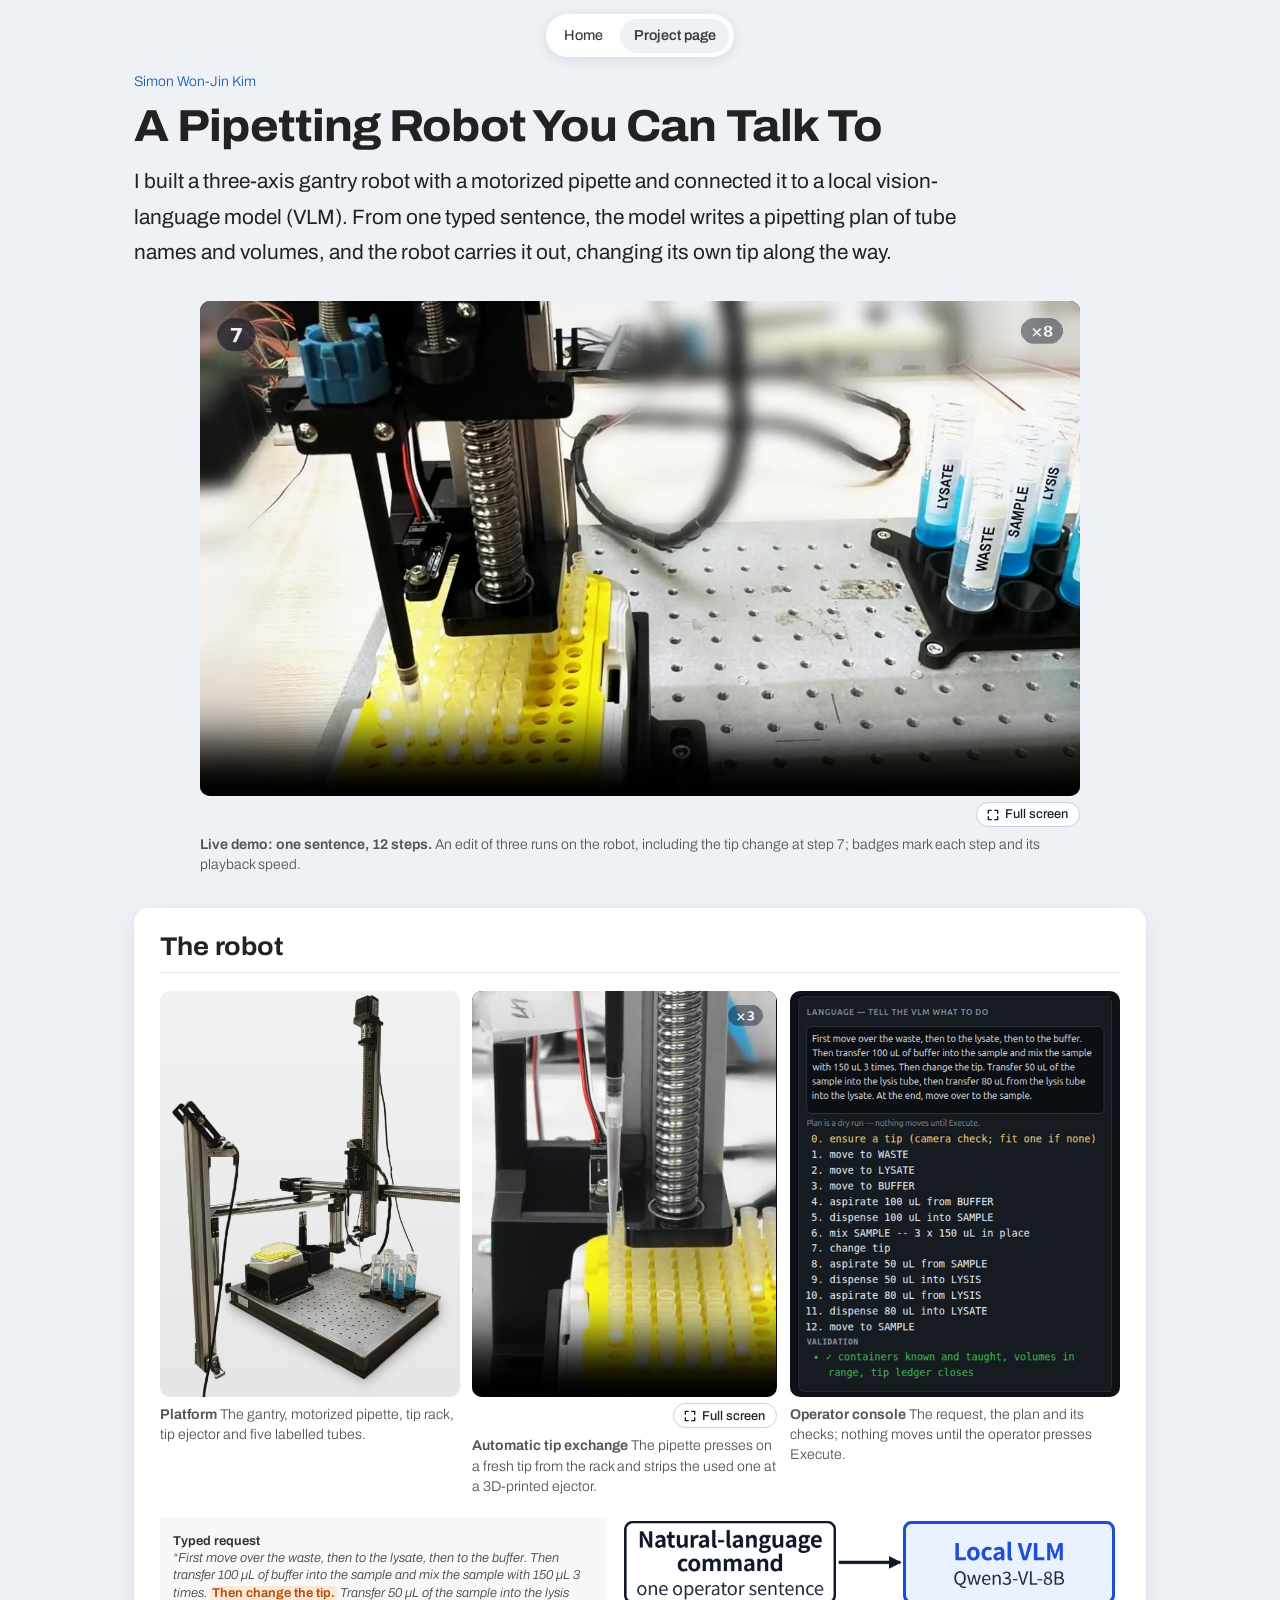
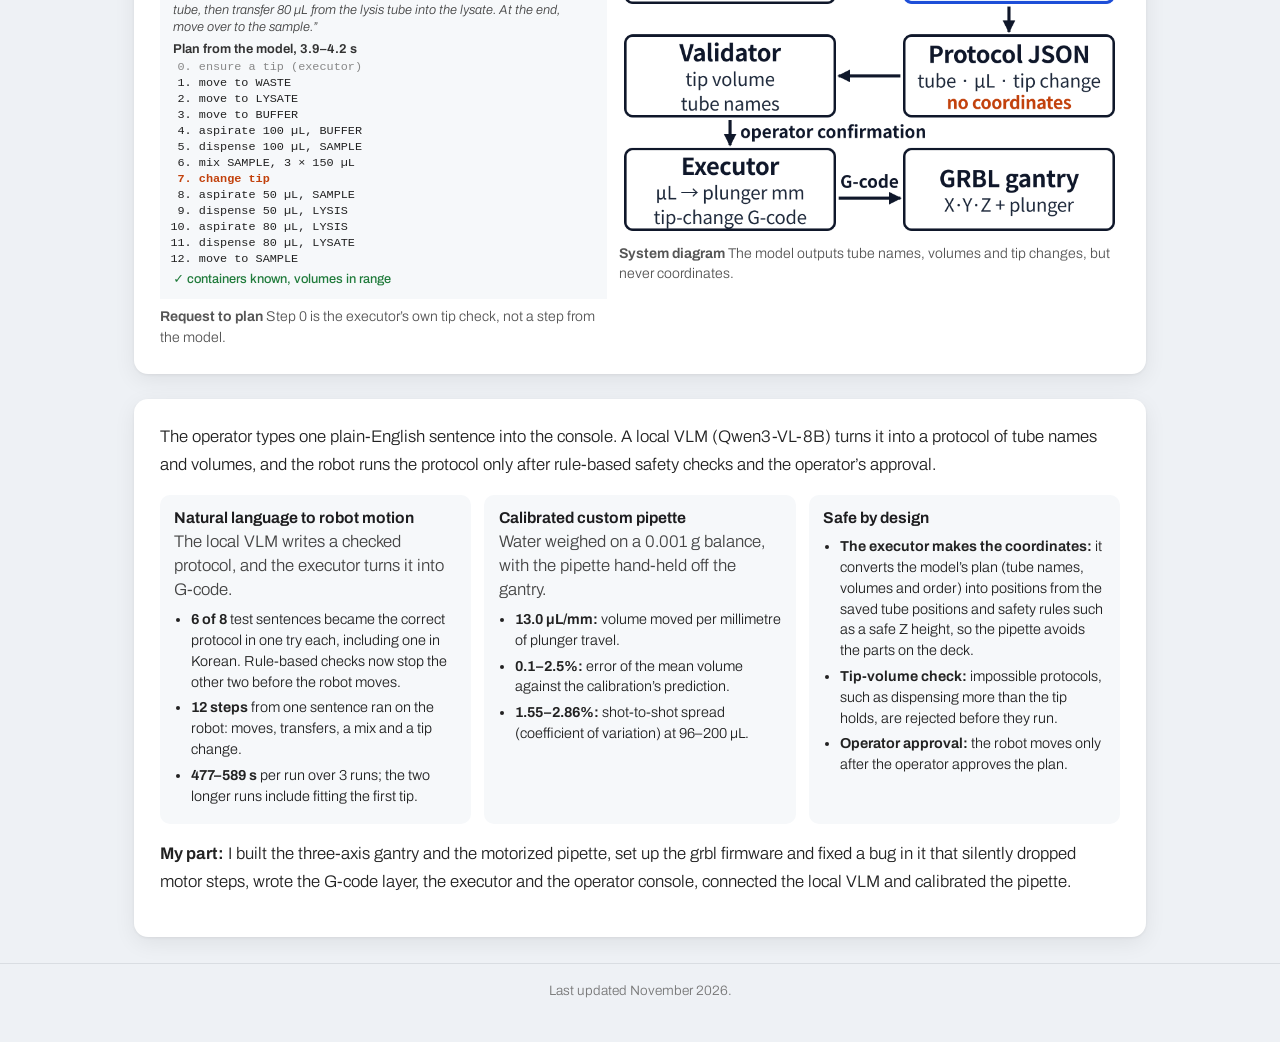
==== pipette/index.html @ 514b8b28 "site-v27: pipetting robot gets its own project page The home page keeps the intro, the 12-step demo " ====
<!doctype html>
<html lang="en" data-theme="light">
<head>
<meta charset="utf-8">
<meta name="viewport" content="width=device-width, initial-scale=1">
<title>A Pipetting Robot You Can Talk To</title>
<meta name="description" content="Simon Won-Jin Kim: a three-axis gantry robot with a motorized pipette that turns one typed sentence into a checked pipetting protocol, using a local vision-language model.">
<link rel="preconnect" href="https://fonts.googleapis.com">
<link rel="preconnect" href="https://fonts.gstatic.com" crossorigin>
<link href="https://fonts.googleapis.com/css2?family=Archivo:ital,wdth,wght@0,100..125,300..800;1,100..125,300..800&display=swap" rel="stylesheet">
<link rel="stylesheet" href="../assets/style.css">
<link rel="stylesheet" href="../assets/home.css">
</head>
<body class="pf proj">
<nav class="pill-nav" aria-label="Pages">
  <a href="../">Home</a>
  <a href="./" aria-current="page">Project page</a>
</nav>

<header class="vhero">
  <div class="wrap">
    <p class="meta crumb"><a href="../">Simon Won-Jin Kim</a></p>
    <h1>A Pipetting Robot You Can Talk To</h1>
    <p class="lede">I built a three-axis gantry robot with a motorized pipette and connected it to a local vision-language model (VLM). From one typed sentence, the model writes a pipetting plan of tube names and volumes, and the robot carries it out, changing its own tip along the way.</p>
    <div class="built">
      <figure style="flex-grow:0;flex-basis:880px;margin:0 auto"><video autoplay controls muted loop playsinline preload="metadata" poster="../media/pipette/demo-12step-v26.jpg" width="1280" height="720" aria-label="The gantry carries the pipette between five labelled tubes, aspirating, dispensing and mixing; at step 7 it ejects the used tip and picks a fresh one from the yellow tip rack."><source src="../media/pipette/demo-12step-v26.mp4" type="video/mp4"></video><figcaption><b>Live demo: one sentence, 12 steps.</b> An edit of three runs on the robot, including the tip change at step 7; badges mark each step and its playback speed.</figcaption></figure>
    </div>
  </div>
</header>

<main class="wrap">

<section id="built">
  <h2>The robot</h2>
  <div class="built">
    <figure style="flex-grow:.739"><img src="../media/pipette/platform-v26.jpg" width="1020" height="1380" loading="lazy" alt="The pipetting platform on a grey background: the three-axis gantry with the motorized pipette, a yellow tip rack, a black tip ejector and five labelled tubes of blue liquid in a holder."><figcaption><b>Platform</b> The gantry, motorized pipette, tip rack, tip ejector and five labelled tubes.</figcaption></figure>
    <figure style="flex-grow:.75"><video autoplay controls muted loop playsinline preload="metadata" poster="../media/pipette/tip-exchange-v26.jpg" width="540" height="720" aria-label="Close-up of the pipette pressing onto a fresh tip in the yellow rack, then sliding into the slot of the black ejector, which strips the tip off."><source src="../media/pipette/tip-exchange-v26.mp4" type="video/mp4"></video><figcaption><b>Automatic tip exchange</b> The pipette presses on a fresh tip from the rack and strips the used one at a 3D-printed ejector.</figcaption></figure>
    <figure style="flex-grow:.815"><a href="../media/pipette/console-v26.png"><img src="../media/pipette/console-v26.png" width="1105" height="1355" loading="lazy" alt="The operator console's language panel: the typed sentence, the 12-step plan in a numbered list, and a green line saying the containers are known and taught, the volumes are in range and the tip ledger closes."></a><figcaption><b>Operator console</b> The request, the plan and its checks; nothing moves until the operator presses Execute.</figcaption></figure>
  </div>
  <div class="built">
    <figure style="flex-grow:1.4">
      <div class="plan" role="img" aria-label="The sentence the operator typed and the 12-step plan the model wrote from it, with the tip change at step 7.">
        <p class="plan-h">Typed request</p>
        <p class="plan-q">&ldquo;First move over the waste, then to the lysate, then to the buffer. Then transfer 100 &micro;L of buffer into the sample and mix the sample with 150 &micro;L 3 times. <mark>Then change the tip.</mark> Transfer 50 &micro;L of the sample into the lysis tube, then transfer 80 &micro;L from the lysis tube into the lysate. At the end, move over to the sample.&rdquo;</p>
        <p class="plan-h">Plan from the model, 3.9&ndash;4.2 s</p>
        <ol class="plan-steps two" start="0"><li class="ex">ensure a tip (executor)</li><li>move to WASTE</li><li>move to LYSATE</li><li>move to BUFFER</li><li>aspirate 100 &micro;L, BUFFER</li><li>dispense 100 &micro;L, SAMPLE</li><li>mix SAMPLE, 3 &times; 150 &micro;L</li><li class="hl">change tip</li><li>aspirate 50 &micro;L, SAMPLE</li><li>dispense 50 &micro;L, LYSIS</li><li>aspirate 80 &micro;L, LYSIS</li><li>dispense 80 &micro;L, LYSATE</li><li>move to SAMPLE</li></ol>
        <p class="plan-ok">&check; containers known, volumes in range</p>
      </div>
      <figcaption><b>Request to plan</b> Step 0 is the executor&rsquo;s own tip check, not a step from the model.</figcaption>
    </figure>
    <figure style="flex-grow:1.569"><a href="../media/pipette/diagram-v26.png"><img src="../media/pipette/diagram-v26.png" width="1588" height="1012" loading="lazy" alt="Block diagram: a natural-language command (one operator sentence) goes to the local VLM, Qwen3-VL-8B, which writes a protocol JSON of tubes, microlitres and tip changes with no coordinates. A validator checks tip volume and tube names; after operator confirmation the executor converts microlitres to plunger millimetres and writes tip-change G-code, which drives the GRBL gantry's X, Y, Z and plunger axes."></a><figcaption><b>System diagram</b> The model outputs tube names, volumes and tip changes, but never coordinates.</figcaption></figure>
  </div>
</section>

<section id="idea" class="measure">
  <p>The operator types one plain-English sentence into the console. A local VLM (Qwen3-VL-8B) turns it into a protocol of tube names and volumes, and the robot runs the protocol only after rule-based safety checks and the operator&rsquo;s approval.</p>
  <div class="pfacts">
    <div>
      <p class="pf-lead"><b>Natural language to robot motion</b> The local VLM writes a checked protocol, and the executor turns it into G-code.</p>
      <ul>
        <li><b>6 of 8</b> test sentences became the correct protocol in one try each, including one in Korean. Rule-based checks now stop the other two before the robot moves.</li>
        <li><b>12 steps</b> from one sentence ran on the robot: moves, transfers, a mix and a tip change.</li>
        <li><b>477&ndash;589 s</b> per run over 3 runs; the two longer runs include fitting the first tip.</li>
      </ul>
    </div>
    <div>
      <p class="pf-lead"><b>Calibrated custom pipette</b> Water weighed on a 0.001 g balance, with the pipette hand-held off the gantry.</p>
      <ul>
        <li><b>13.0 &micro;L/mm:</b> volume moved per millimetre of plunger travel.</li>
        <li><b>0.1&ndash;2.5%:</b> error of the mean volume against the calibration&rsquo;s prediction.</li>
        <li><b>1.55&ndash;2.86%:</b> shot-to-shot spread (coefficient of variation) at 96&ndash;200 &micro;L.</li>
      </ul>
    </div>
    <div>
      <p class="pf-lead"><b>Safe by design</b></p>
      <ul>
        <li><b>The executor makes the coordinates:</b> it converts the model&rsquo;s plan (tube names, volumes and order) into positions from the saved tube positions and safety rules such as a safe Z height, so the pipette avoids the parts on the deck.</li>
        <li><b>Tip-volume check:</b> impossible protocols, such as dispensing more than the tip holds, are rejected before they run.</li>
        <li><b>Operator approval:</b> the robot moves only after the operator approves the plan.</li>
      </ul>
    </div>
  </div>
  <p><b>My part:</b> I built the three-axis gantry and the motorized pipette, set up the grbl firmware and fixed a bug in it that silently dropped motor steps, wrote the G-code layer, the executor and the operator console, connected the local VLM and calibrated the pipette.</p>
</section>

</main>

<footer class="pf-foot">Last updated November 2026.</footer>
<script>if (matchMedia('(prefers-reduced-motion: reduce)').matches) document.querySelectorAll('video[autoplay]').forEach(v => { v.removeAttribute('autoplay'); v.pause(); v.controls = true; });</script>
<script>/* v22b: open at the top (or at the #anchor), also inside a viewer that keeps the previous page's scroll offset */ if (!location.hash && performance.getEntriesByType('navigation')[0]?.type === 'navigate') { const top = () => { scrollTo(0, 0); document.body.scrollIntoView({ block: 'start' }); }; top(); addEventListener('load', top, { once: true }); }</script>
<script src="../assets/fs.js"></script>
</body>
</html>
---- assets/style.css ----
/* Simon Won-Jin Kim — personal site. Two faces: Archivo (names, headings, numbers), Source Serif 4 (reading text). */
:root {
  --page: #f4f5f6;
  --ink: #1c2128;
  --muted: #5b6573;
  --rule: #d9dde2;
  --link: #1d5faf;
  --shelf: #101a26;      /* inside the dark shelf: hero band only */
  --shelf-ink: #e8edf3;
  --shelf-muted: #9aa8b8;
  --signal: #f0a43a;     /* time-of-flight "near" reading: chapter markers and the hero rule */
  --measure: 40rem;
  --wide: 68rem;
}
@media (prefers-color-scheme: dark) {
  :root:not([data-theme="light"]) {
    --page: #12171d; --ink: #e3e8ee; --muted: #9aa6b4; --rule: #2a323c; --link: #7fb0ec; --shelf: #0a1119;
  }
}
:root[data-theme="dark"] {
  --page: #12171d; --ink: #e3e8ee; --muted: #9aa6b4; --rule: #2a323c; --link: #7fb0ec; --shelf: #0a1119;
}

* { box-sizing: border-box; }
html { -webkit-text-size-adjust: 100%; }
body {
  margin: 0; background: var(--page); color: var(--ink);
  font: 1.0625rem/1.65 "Source Serif 4", Georgia, serif;
  font-optical-sizing: auto;
}
h1, h2, h3, .sans, nav, figcaption, .meta, .result, .pubs .venue { font-family: "Archivo", system-ui, sans-serif; }
h1, h2, h3 { line-height: 1.15; margin: 0; }
h2 { font-size: 1.6rem; font-weight: 700; font-stretch: 110%; letter-spacing: -0.01em; margin-bottom: 1rem; }
h3 { font-size: 1.15rem; font-weight: 650; margin-bottom: .4rem; }
p { margin: 0 0 1rem; }
a { color: var(--link); text-underline-offset: .18em; text-decoration-thickness: 1px; }
a:hover { text-decoration-thickness: 2px; }
:focus-visible { outline: 3px solid var(--signal); outline-offset: 3px; border-radius: 2px; }
img, video { max-width: 100%; height: auto; display: block; border-radius: 4px; }
figure { margin: 0; }
figcaption { font-size: .8125rem; line-height: 1.45; color: var(--muted); margin-top: .5rem; }
.wrap { max-width: var(--wide); margin: 0 auto; padding: 0 1rem; }
.measure { max-width: var(--measure); }
.meta { font-size: .875rem; color: var(--muted); }

/* hero: the dark shelf */
.hero { background: var(--shelf); color: var(--shelf-ink); padding: 3.5rem 0 3rem; }
.hero a { color: var(--shelf-ink); }
.hero .grid { display: grid; gap: 2.5rem; grid-template-columns: 1fr; align-items: center; }
@media (min-width: 900px) { .hero .grid { grid-template-columns: 1fr 1.1fr; } }
.hero h1 { font-size: clamp(2.2rem, 5vw, 3.4rem); font-weight: 800; font-stretch: 112%; letter-spacing: -0.02em; }
.hero h1::after { content: ""; display: block; width: 3.5rem; height: 4px; background: var(--signal); margin: 1.1rem 0 1.3rem; }
.hero .lede { font-size: 1.3rem; line-height: 1.45; max-width: 30rem; }
.hero .meta { color: var(--shelf-muted); }
.hero figcaption { color: var(--shelf-muted); }
nav.links { display: flex; flex-wrap: wrap; gap: .4rem 1.4rem; font-size: .95rem; margin-top: 1.4rem; }

main section { padding: 3.25rem 0; border-top: 1px solid var(--rule); }
main section:first-child { border-top: 0; }
.cols { display: grid; gap: 2rem; grid-template-columns: 1fr; }
@media (min-width: 900px) { .cols { grid-template-columns: minmax(0, 1fr) minmax(0, 1fr); align-items: start; } }

.result { font-size: 1rem; line-height: 1.5; border-left: 4px solid var(--signal); padding: .2rem 0 .2rem 1rem; margin: 1.25rem 0; }
.result strong { font-weight: 700; }

.pubs { list-style: none; padding: 0; margin: 0; }
.pubs li { margin-bottom: 1.1rem; }
.pubs .venue { font-size: .875rem; color: var(--muted); display: block; }

.strip { display: grid; gap: .6rem; grid-template-columns: repeat(3, 1fr); }
.strip.two { grid-template-columns: repeat(2, 1fr); }
.strip img, .strip video { width: 100%; aspect-ratio: 1; object-fit: cover; background: #000; }
.hero video { max-height: 78vh; width: auto; margin-left: auto; }

/* VPLA story: dated chapters on a rail; text keeps a reading measure, figures run wider */
.chapter { display: grid; grid-template-columns: 1fr; gap: .25rem 2.5rem; padding: 2.75rem 0; border-top: 1px solid var(--rule); }
@media (min-width: 900px) { .chapter { grid-template-columns: 11rem minmax(0, 1fr); } .chapter .media { grid-column: 2; } }
.chapter h3, .chapter p, .chapter ul { max-width: var(--measure); }
.chapter .media { max-width: 52rem; display: grid; gap: 1.5rem; margin-top: .75rem; }
.chapter .media > figure > a > img, .chapter .media > figure > video { max-height: 30rem; width: auto; }
.chapter:first-child { border-top: 0; padding-top: 0; }
.chapter .when { font-family: "Archivo", system-ui, sans-serif; font-weight: 650; color: var(--muted); font-size: .9rem; position: relative; padding-left: 1.1rem; }
.chapter .when::before { content: ""; position: absolute; left: 0; top: .45em; width: .55rem; height: .55rem; border-radius: 50%; background: var(--signal); }
.chapter .why { font-style: italic; color: var(--muted); }
.chapter figure + figure { margin-top: 1rem; }

footer { padding: 2.5rem 0 3rem; border-top: 1px solid var(--rule); }

@media (prefers-reduced-motion: reduce) { * { scroll-behavior: auto !important; } }

/* VPLA page v1: hero = title, one sentence, one figure (web version of the paper's Fig. 1) */
.vhero { padding: 1.5rem 0 2rem; }
.vhero .crumb { margin-bottom: .5rem; }
.vhero h1 { font-size: clamp(1.7rem, 4vw, 2.8rem); font-weight: 800; font-stretch: 108%; letter-spacing: -0.02em; }
.vhero .lede { font-size: clamp(1.05rem, 1.8vw, 1.3rem); line-height: 1.4; max-width: 52rem; margin: .7rem 0 1.2rem; }
.vhero img { width: 100%; background: #fff; }
/* strip of what was built: one row, each tile's width follows its media's aspect ratio */
.built { display: flex; gap: .8rem; align-items: flex-start; }
.built figure { flex-basis: 0; min-width: 0; }
.built img, .built video { width: 100%; background: #0b0f14; }
@media (max-width: 700px) {
  .built { flex-direction: column; }
  .built figure { width: 100%; }
  .built > figure { flex-basis: auto !important; }  /* the inline 760px basis would become a height in the column */
  .built img, .built video { max-height: 70vh; width: auto; margin: 0 auto; }
}
.testclip { max-width: 45rem; margin-top: 1.5rem; }
@media (max-width: 700px) { .built img, .built video { max-height: 55vh; } }

/* home v2: one screen; name, one research line, links, the VPLA hero figure as the link to the project */
.home { padding: 2rem 0 1.5rem; }
.home h1 { font-size: clamp(2rem, 4.5vw, 3rem); font-weight: 800; font-stretch: 112%; letter-spacing: -0.02em; }
.home .lede { font-size: clamp(1.05rem, 1.8vw, 1.3rem); line-height: 1.4; max-width: 46rem; margin: .6rem 0 .4rem; }
.home nav.links { margin: .8rem 0 1.4rem; }
.feature { display: block; text-decoration: none; color: var(--ink); }
.feature-title { display: block; line-height: 1.25; font-family: "Archivo", system-ui, sans-serif; font-weight: 700; font-size: 1.15rem; margin-bottom: .5rem; }
.feature:hover .feature-title { color: var(--link); }
.feature img { width: 100%; background: #fff; }
.feature-result { display: block; font-size: 1rem; line-height: 1.4; max-width: 46rem; margin-bottom: .7rem; color: var(--ink); }
@media (max-width: 700px) { .home { padding-top: 1rem; } .home nav.links { margin-bottom: 1rem; } }

/* v4 hero: web version of the paper's Fig. 1; real text labels (>= 15 px), three panels in a row, stacked on phones */
.f1 { display: grid; grid-template-columns: 1fr .9fr 2.5fr; gap: 1.2rem; align-items: start; background: #fff; border: 1px solid var(--rule); border-radius: 6px; padding: 1rem 1.1rem .9rem; font-family: "Archivo", system-ui, sans-serif; font-size: 1rem; line-height: 1.3; color: var(--ink); }
.f1 p { margin: 0; }
.f1-h { font-weight: 700; font-size: 1.05rem; margin-bottom: .5rem !important; }
.f1-photo { position: relative; }
.f1-photo img, .f1-tiles img, .f1-plot img { display: block; width: 100%; height: auto; }
.f1-tag { position: absolute; background: rgba(255,255,255,.92); color: #111; font-weight: 650; font-size: .95rem; padding: .05rem .4rem; border-radius: 3px; white-space: nowrap; }
.f1-note, .f1-side, .f1-col span, .f1-scale { color: var(--muted); font-size: .9375rem; }
.f1-note { margin-top: .35rem !important; }
.f1-tiles { display: grid; grid-template-columns: 1fr 1fr; gap: .25rem .6rem; }
.f1-col { font-weight: 650; font-size: .9375rem; line-height: 1.2; }
.f1-col span { display: block; font-weight: 400; }
.f1-tiles figure { margin: 0; }
.f1-tiles img { border: 1px solid #888; }
.f1-tiles figcaption { font-size: .9375rem; color: var(--ink); margin: .1rem 0 .2rem; line-height: 1.2; font-family: inherit; }
.f1-plot { position: relative; }
.f1-scale { position: absolute; left: 6.5%; bottom: 7.5%; }
.f1-key { list-style: none; padding: 0; margin: .5rem 0 0; display: flex; flex-wrap: wrap; gap: .2rem 1.1rem; font-size: .9375rem; }
.f1-key li { display: flex; align-items: center; gap: .35rem; }
.f1-key svg { width: 16px; height: 16px; flex: none; }
.feature .f1 { margin-top: .2rem; }
@media (max-width: 700px) {
  .f1 { grid-template-columns: 1fr 1.25fr; gap: .8rem .7rem; padding: .7rem; }
  .f1-map { grid-column: 1 / -1; }
  .f1-h { font-size: 1rem; }
  .f1-tag, .f1-note, .f1-side, .f1-col, .f1-col span, .f1-tiles figcaption, .f1-scale, .f1-key { font-size: .875rem; }
}
/* the strip starts below the fold on desktop, so the first screen is only title, sentence and figure */
@media (min-width: 701px) { .vhero:has(.f1) { min-height: min(100vh, 1000px); box-sizing: border-box; display: flex; flex-direction: column; } .vhero:has(.f1) > .wrap { flex: 1; display: flex; flex-direction: column; } .f1-more { margin-top: auto; padding-top: 1rem; align-self: center; font-family: "Archivo", system-ui, sans-serif; font-size: 1rem; } }
.f1-more { display: block; }
@media (max-width: 700px) { .f1-more { display: none; } }
/* home on a phone stays one screen: the figure shows only its result panel (the map) */
@media (max-width: 700px) { .feature .f1-ir, .feature .f1-in { display: none; } .feature .f1 { display: block; } }
/* v4b: sensor tiles as two rows of three (ToF row, camera row), so the figure is shorter */
.f1 { grid-template-columns: .85fr 1.3fr 2.2fr; }
.f1-tiles { grid-template-columns: repeat(3, 1fr); gap: .15rem .5rem; }
.f1-row { grid-column: 1 / -1; font-weight: 650; font-size: .9375rem; line-height: 1.25; margin-top: .15rem !important; }
.f1-row span { font-weight: 400; color: var(--muted); white-space: nowrap; }
@media (max-width: 700px) { .f1 { grid-template-columns: 1fr 1.5fr; } .f1-row, .f1-row span { font-size: .8125rem; } .f1-tiles { gap: .1rem .3rem; } .f1-tiles figcaption { font-size: .8125rem; } .home { padding-bottom: .5rem; } }
@media (max-width: 700px) { .feature .f1-note, .feature .f1-side { display: none; } }

/* v7: web version of the paper's Fig. 2 panel (c); labels are page text so they stay readable on a phone */
.tagged { position: relative; }
.tagged img { display: block; width: 100%; height: auto; }
.ptag { position: absolute; transform: translate(-50%, -50%); background: #fff; color: #a8500d; border: 1.5px solid #c25e10; border-radius: 4px;
  font-size: 12px; font-weight: 650; line-height: 1.2; padding: 1px 5px; white-space: nowrap; }
---- assets/home.css ----
/* Home page (portfolio). Layout modeled on binghao-huang.github.io: white page, light sans-serif, soft rounded cards,
   floating pill nav, sticky left sidebar card, pill buttons, publication cards with a thumbnail on the left.
   Own code; loads after style.css, which still styles the hero figure (.f1). */
body.pf { background: #fff; color: #222; font: 300 1rem/1.65 "Archivo", system-ui, sans-serif; }
.pf a { color: #1d5faf; text-decoration: none; }
.pf a:hover { text-decoration: underline; }
.pf b, .pf h1, .pf h2, .pf h3 { font-weight: 650; }
.card { background: #fff; border-radius: 14px; box-shadow: 0 1px 3px rgba(0,0,0,.06), 0 6px 22px rgba(0,0,0,.07); }

.pill-nav { position: fixed; top: .9rem; left: 50%; transform: translateX(-50%); z-index: 10; display: flex; gap: .2rem;
  background: rgba(255,255,255,.88); backdrop-filter: blur(8px); border-radius: 999px; padding: .3rem; box-shadow: 0 2px 14px rgba(0,0,0,.1); }
.pill-nav a { color: #333; font-weight: 450; font-size: .9rem; padding: .3rem .85rem; border-radius: 999px; white-space: nowrap; }
.pill-nav a:hover { background: #f0f2f5; text-decoration: none; }

.pf-wrap { max-width: 1240px; margin: 0 auto; padding: 4.8rem 1.5rem 2rem; display: grid; grid-template-columns: 260px minmax(0, 1fr); gap: 2.2rem; align-items: start; }
.side { position: sticky; top: 4.8rem; padding: 1.6rem 1.3rem; text-align: center; }
.avatar { width: 128px; height: 128px; margin: 0 auto 1rem; border-radius: 50%; background: #dfe6ee; color: #4a5a6c; display: block; object-fit: cover; }
.side h1 { font-size: 1.35rem; font-stretch: 105%; margin: 0 0 .3rem; }
.side .role { font-size: 1rem; font-weight: 500; margin: 0; }
.side .where { font-size: .9rem; color: #666; margin: 0 0 .9rem; }
.mails { list-style: none; padding: 0; margin: 0 0 .8rem; font-size: .84rem; line-height: 1.6; word-break: break-all; }
.icons { display: flex; justify-content: center; gap: .8rem; margin: 0; }
.icons a { color: #444; }
.icons svg { width: 26px; height: 26px; display: block; }

.pf-main > section { margin-bottom: 2.6rem; padding: 0; border-top: 0; }
.pf-main > section.card { padding: 1.4rem 1.6rem; }
.hero-link { display: block; color: inherit !important; text-decoration: none !important; }
.pf-hero h2 { font-size: clamp(1.35rem, 2.2vw, 1.75rem); font-weight: 750; font-stretch: 106%; letter-spacing: -.01em; margin-bottom: .45rem; }
.pf-hero .hero-link:hover h2 { color: #1d5faf; }
.hero-result { font-size: 1.08rem; line-height: 1.45; font-weight: 400; margin: 0 0 1rem; max-width: 52rem; }
.pf-hero .f1 { border: 0; padding: 0; }
.bio p { font-size: 1.02rem; margin: 0 0 .8rem; }
.red { color: #c8102e; font-weight: 700 !important; }
.pills { display: flex; flex-wrap: wrap; gap: .5rem; margin: 0 !important; }
/* v20 (Simon 17:26): every link to a resource is a solid button in one accent colour; white on #1d5faf is 6.4:1 (WCAG AA) */
.pf a.pill, .pf a.btn { display: inline-flex; align-items: center; min-height: 2.5rem; padding: 0 1.1rem; border-radius: 999px;
  background: #1d5faf; color: #fff; font-weight: 600; font-size: .92rem; line-height: 1.2; text-decoration: none; }
.pf a.pill:hover, .pf a.btn:hover { background: #174c8c; text-decoration: none; }
.pf a.pill:focus-visible, .pf a.btn:focus-visible { outline: 3px solid #b35c00; outline-offset: 2px; }
.btns { display: flex; flex-wrap: wrap; gap: .5rem; margin: .7rem 0 1rem !important; }
.plinks.btns { margin-bottom: 0 !important; }
@media (max-width: 700px) { .pf a.pill, .pf a.btn { min-height: 2.75rem; } }

h2.sec { font-size: 1.5rem; font-weight: 700; font-stretch: 106%; margin: 0 0 1rem; }
.system { margin-bottom: 2rem; }
.system h3 { font-size: 1.15rem; margin-bottom: .3rem; }
.system > p { max-width: 52rem; margin: 0 0 .9rem; }
/* cards in one row share a height: each grows in proportion to its media's aspect ratio (--ar) */
.cards { display: flex; flex-wrap: wrap; gap: 1rem; }
.cards .card { flex: var(--ar) 1 calc(var(--ar) * 200px); min-width: 0; margin: 0; overflow: hidden; }
.mcard img, .mcard video { width: 100%; aspect-ratio: var(--ar); object-fit: cover; border-radius: 0; background: #0b0f14; }
.cards figcaption { font-family: inherit; font-size: .88rem; line-height: 1.4; color: #555; padding: .55rem .8rem .7rem; margin: 0; }
.cards figcaption b { display: block; color: #222; font-size: .95rem; }
.plan { background: #f6f8fa; padding: .7rem .85rem; font-size: .8rem; line-height: 1.35; }
.plan p { margin: 0; }
.plan-h { font-weight: 650; color: #333; margin-top: .3rem !important; }
.plan-q { font-style: italic; color: #444; }
.plan-steps { margin: .1rem 0 .2rem; padding-left: 1.4rem; font-family: ui-monospace, Menlo, Consolas, monospace; font-size: .74rem; }
.plan-steps .more { list-style: none; color: #666; font-family: "Archivo", system-ui, sans-serif; }
.plan-ok { color: #1f7a3a; font-weight: 500; }
/* v26-27: pipetting robot project page (pipette/): the three result blocks of the 2026 report slide, and its 12-step plan */
.pfacts { display: grid; grid-template-columns: repeat(3, 1fr); gap: .8rem; margin: 0 0 1rem; }
.pfacts > div { background: #f6f8fa; border-radius: 10px; padding: .75rem .9rem .8rem; font-size: .9rem; line-height: 1.45; }
.pfacts .pf-lead { margin: 0 0 .4rem; color: #444; }
.pfacts .pf-lead b { display: block; color: #1d1d1f; font-size: .98rem; }
.pfacts ul { margin: 0; padding-left: 1.05rem; }
.pfacts li { margin: .3rem 0; }
.plan mark { background: #fde8d7; color: #b4500f; font-style: normal; font-weight: 650; padding: 0 .15em; border-radius: 3px; }
.plan-steps.two { columns: 12rem 2; column-gap: 1.6rem; padding-left: 1.6rem; }  /* two columns only where each fits a step on one line */
.plan-steps.two li { break-inside: avoid; }
.plan-steps .ex { color: #888; }
.plan-steps .hl { color: #c2410c; font-weight: 700; }
@media (max-width: 900px) { .pfacts { grid-template-columns: 1fr; } }

.pub { display: grid; grid-template-columns: 220px minmax(0, 1fr); gap: 1.3rem; padding: 1rem; margin-bottom: 1rem; align-items: start; }
.pub .thumb { display: block; margin: 0; }
.pub .thumb img { width: 100%; height: 150px; object-fit: cover; border-radius: 8px; }
.pub .thumb.wide img { height: auto; object-fit: contain; }
.pub .thumb figcaption { font-family: inherit; font-size: .72rem; color: #777; margin-top: .25rem; }
.pub:has(.wide) { grid-template-columns: 340px minmax(0, 1fr); }
.pub h3 { font-size: 1rem; line-height: 1.35; margin: 0 0 .25rem; }
.pub p { margin: 0 0 .15rem; font-size: .92rem; }
.pub .venue { font-style: italic; color: #555; }
.pub .mypart { color: #444; }
.exp { list-style: none; margin: 0; padding: 1rem 1.4rem; }
.exp li { margin: .3rem 0; font-size: .95rem; }
.pf-foot { text-align: center; font-size: .85rem; color: #777; padding: 1rem 1rem 2.5rem; }

@media (max-width: 900px) {
  .pf-wrap { grid-template-columns: 1fr; padding-top: 4.2rem; }
  .side { position: static; display: grid; grid-template-columns: 96px 1fr; gap: 0 1rem; text-align: left; align-items: center; padding: 1.1rem; }
  .avatar { width: 96px; height: 96px; margin: 0; grid-row: span 4; }
  .icons { justify-content: flex-start; }
}
@media (max-width: 700px) {
  .pill-nav { left: .5rem; right: .5rem; transform: none; overflow-x: auto; top: .5rem; }
  .pill-nav a { font-size: .82rem; padding: .25rem .6rem; }
  .pf-wrap { padding: 3.6rem .8rem 1rem; gap: 1.4rem; }
  .side { gap: 0 .8rem; padding: .9rem; }  /* keep the two-column card so the hero starts on the first phone screen */
  .pf-main > section.card { padding: 1rem; }
  .cards .card { flex-basis: 100%; }
  .pub, .pub:has(.wide) { grid-template-columns: 1fr; }
  .pub .thumb img { height: 180px; }
  .pub .thumb.wide img { height: auto; }
}
@media (max-width: 700px) { .mcard img, .mcard video { max-height: 340px; } }
/* phone: the result map comes right under the sentence; the sidebar sits at the top, so "About" leaves the nav */
@media (max-width: 700px) { .pf-hero .f1-map { order: -1; } .nav-about { display: none; } }
@media (max-width: 700px) { .pill-nav { justify-content: safe center; } .pill-nav a { padding: .25rem .45rem; font-size: .8rem; } }
/* phones narrower than 380 px: the four nav links fit in one row without being cut (safe center: never cut the first link) */
@media (max-width: 380px) { .pill-nav a { padding: .25rem .3rem; font-size: .75rem; } }
/* a nav tap lands the section title below the fixed nav, not under it */
[id] { scroll-margin-top: 3.6rem; }

/* v7: one thumbnail width for every publication card, each image at its own aspect ratio, so the titles line up */
.pub, .pub:has(.wide) { grid-template-columns: 300px minmax(0, 1fr); }
.pub .thumb img, .pub .thumb.wide img { height: auto; object-fit: contain; }
@media (max-width: 700px) { .pub, .pub:has(.wide) { grid-template-columns: 1fr; } .pub .thumb img { height: auto; } }

/* v9: the project page and the full story share the home page's look (white page, light sans-serif, cards, pill nav) */
.proj .pill-nav a[aria-current] { background: #eef2f7; font-weight: 550; }
.proj .wrap { max-width: 1060px; padding: 0 1.5rem; }  /* v22c: one ~960 px column for text and images (was 1300) */
.proj .vhero { padding-top: 4.4rem; }
.proj .vhero h1 { font-weight: 750; font-stretch: 106%; }
.proj .vhero .lede { font-weight: 400; }
.proj .f1 { border: 0; border-radius: 14px; padding: 1.2rem 1.3rem 1rem; box-shadow: 0 1px 3px rgba(0,0,0,.06), 0 6px 22px rgba(0,0,0,.07); }
/* desktop fold: title, sentence and figure sit centred in the first screen instead of leaving a blank band above the strip */
@media (min-width: 701px) { .proj .vhero:has(.f1) > .wrap { justify-content: center; } .proj .f1-more { margin-top: 1.6rem; } }
.proj main section { border-top: 0; padding: 2.2rem 0; }
.proj .built img, .proj .built video, .proj .testclip video { border-radius: 10px; }
.proj .built figcaption, .proj .testclip figcaption { font-family: inherit; font-size: .88rem; color: #555; }
.proj #idea p { font-size: 1.05rem; }
.proj .result { font-family: inherit; font-weight: 400; border-left-color: #c4620f; }
.proj .meta { font-family: inherit; color: #666; }
/* full story: the dark band becomes a light card like the home hero */
.proj .hero { background: #fff; color: inherit; padding: 4.6rem 0 1rem; }
.proj .hero a { color: #1d5faf; }
.proj .hero .meta, .proj .hero figcaption { color: #666; }
.proj .hero h1 { font-weight: 750; font-stretch: 106%; }
.proj .hero .lede { font-weight: 400; }
.proj .hero img { border-radius: 14px; box-shadow: 0 1px 3px rgba(0,0,0,.06), 0 6px 22px rgba(0,0,0,.07); }
.proj .chapter { border-top: 1px solid #eceff3; }
.proj .chapter .media img, .proj .chapter .media video { border-radius: 10px; }
.proj h2 { font-weight: 700; font-stretch: 106%; }
@media (max-width: 700px) { .proj .wrap { padding: 0 .9rem; } .proj .vhero { padding-top: 3.6rem; } .proj .hero { padding-top: 3.8rem; } }
/* phone: the "Robot hand" label moves left so it stays inside the narrow infrared photo */
@media (max-width: 700px) { .f1-photo .f1-tag:first-of-type { left: 20% !important; } }
/* v10: on phones keep the tall gantry photo from filling the screen */
@media (max-width: 700px) { .built img.tall { max-height: min(38vh, 320px); } }

/* v16 (Simon 11-18 15:45): home hero in two rows, larger images, more air in the text */
.pf-hero h2 { margin-bottom: .9rem; }
.pf-hero .hero-result, .vhero .lede { line-height: 1.7; margin-bottom: 1.9rem; }
:is(.pf-hero, .vhero) .f1 { grid-template-columns: 1fr 1.25fr; gap: 2.2rem 2rem; line-height: 1.5; }
:is(.pf-hero, .vhero) .f1-map { grid-column: 1 / -1; }
:is(.pf-hero, .vhero) .f1-h { margin-bottom: .8rem !important; }
:is(.pf-hero, .vhero) .f1-tiles { gap: .5rem .9rem; }
:is(.pf-hero, .vhero) .f1-row { margin-top: .5rem !important; }
:is(.pf-hero, .vhero) .f1-key { gap: .5rem 1.8rem; margin-top: .9rem; }
@media (max-width: 700px) { :is(.pf-hero, .vhero) .f1 { grid-template-columns: 1fr 1.5fr; gap: 1.4rem .8rem; } .pf-hero .hero-result, .vhero .lede { line-height: 1.6; margin-bottom: 1.3rem; } }
/* v16: labels sit above and below the infrared photo, never on it; a thin leader line points to the hand and the can */
.f1-photo { margin: 1.7rem 0 1.7rem; }
.f1-lab { position: absolute; transform: translateX(-50%); font-weight: 650; font-size: .95rem; line-height: 1.2; white-space: nowrap; color: #b35c00; }
.f1-lab.up { bottom: calc(100% + 5px); }
.f1-lab.down { top: calc(100% + 5px); }
.f1-lead { position: absolute; width: 0; border-left: 2px solid #b35c00; transform: translateX(-1px); }
.f1-lead::after { content: ""; position: absolute; left: -5px; width: 8px; height: 8px; border-radius: 50%; background: #b35c00; border: 1px solid #fff; }
.f1-lead.to-bottom::after { bottom: -5px; }
.f1-lead.to-top::after { top: -5px; }
.f1-lead.to-bottom { top: -5px !important; }
.f1-lead.to-top { bottom: -5px !important; }
@media (max-width: 700px) { .f1-lab { font-size: .8125rem; } .f1-photo { margin: 1.4rem 0; } }
/* v16: the two policy names sit above the side-by-side trial clip, not on it */
.vlabs { display: grid; grid-template-columns: 1fr 1fr; gap: 6px; margin: 0; padding: .4rem .6rem .35rem; font-size: .85rem; font-weight: 600; line-height: 1.25; color: #333; }
.testclip .vlabs { padding: 0 0 .35rem; }
/* v16: the poster's time strip spans the card; text below it */
.pub.pub-strip, .pub.pub-strip:has(.wide) { grid-template-columns: 1fr; }
/* v16: phones keep the five-link nav that fits; Posters sits right under Publications anyway */
@media (max-width: 700px) { .pill-nav a[href="#posters"] { display: none; } }

/* v17 (Simon 16:01 rule: no label on any image): hand-photo labels sit above and below the photo; the leader lines
   drawn in the photo run from its edge to each sensor */
.tagged.edge { padding: 1.55rem 0 1.55rem; }
.hlab { position: absolute; transform: translateX(-50%); background: #fff; color: #b35c00; border: 1.5px solid #b35c00; border-radius: 4px;
  font-size: 12px; font-weight: 700; line-height: 1.2; padding: 1px 5px; white-space: nowrap; }
.hlab.up { top: .15rem; }
.hlab.down { bottom: .15rem; }
/* phones narrower than 380 px: tighter labels, and "Palm ToF" sits a little right of its leader line, so it no longer overlaps "Index ToF" */
@media (max-width: 380px) { .hlab { padding: 1px 3px; } .hlab.up + .hlab.up { transform: translateX(-25%); } }
.mcard .tagged.edge { background: #fff; }
.built + .built { margin-top: 1.2rem; }
/* v17: the poster strip's step names sit under its four photos (the poster's printed badges are left out) */
.pub-strip .steps { display: grid; grid-template-columns: repeat(4, 1fr); gap: 10px; margin: .25rem 0 0 !important; font-size: .82rem; font-weight: 600; color: #333; }
.pub.pub-strip { row-gap: .35rem; } .pub-strip > div { margin-top: .7rem; }
/* v18 (Simon 17:04): the clip shows its own white circle around the can again; the two policy names stay above it */
.vlabs { padding: .4rem 0 0; }
.vlabs span { position: relative; padding: 0 .6rem 4px; }
.testclip .vlabs span { padding-left: 0; }
.testclip video { width: 100%; }
/* v19 (Simon 17:05, 17:07): the hero's input note; the project page's trial clip fills the content column */
.f1-nojoint { border-top: 1px solid #ddd; padding-top: .45rem; }
#built .testclip { max-width: none; }
/* v19 (Simon 17:06): the gantry clip's two infrared cameras, labelled outside the video; each leader line ends at the
   video's edge, at the camera's height or column (positions from work/v19/gantry-cams/result.md) */
.camtag { padding: 2.4rem 0 0 6.6rem; }
.camtag .vbox { position: relative; }
.camtag video { display: block; }
.clab { position: absolute; font-size: 12px; font-weight: 700; line-height: 1.2; color: #b35c00; background: #fff; border: 1.5px solid #b35c00; border-radius: 4px; padding: 1px 5px; }
.clab.cl-top { bottom: calc(100% + 16px); transform: translateX(-50%); white-space: nowrap; }
.clab.cl-side { right: calc(100% + 16px); transform: translateY(-50%); width: 5.2rem; text-align: right; }
.cline { position: absolute; background: #b35c00; }
.cline.cl-top { bottom: 100%; width: 1.5px; height: 16px; }
.cline.cl-side { right: 100%; height: 1.5px; width: 16px; }
@media (max-width: 700px) { .camtag .vbox { width: fit-content; margin: 0 auto; } }
/* v19 (Simon 17:16 item 24): the chopstick before/after pair has its labels above the photos */
.pair { display: grid; grid-template-columns: 1fr 1fr; gap: .8rem; align-items: start; }
.pair img { display: block; width: 100%; height: auto; border-radius: 10px; }
.plab { margin: 0 0 .3rem !important; font-weight: 650; font-size: .95rem; }
/* v19 (Simon 17:16 item 16): three SO-101 clips side by side, each named above its video */
.vtrio { display: grid; grid-template-columns: repeat(3, 1fr); gap: .6rem; align-items: end; }
.chapter .media .vtrio video { display: block; width: 100%; height: auto; max-height: none; border-radius: 10px; }
@media (max-width: 700px) { .vtrio { grid-template-columns: 1fr; } }
/* v20 (Simon 17:16 item 21): four chopstick clips in a 2x2 grid, each named above its video */
.vtrio.vquad { grid-template-columns: repeat(2, 1fr); align-items: start; }
@media (max-width: 700px) { .vtrio.vquad { grid-template-columns: 1fr; } }
/* v20 (Simon 17:52 item 27): every leader-line label and its line use one orange, #b35c00 (4.7:1 on white); the hand photo's lines were redrawn in it (work/v20/hand) */
.f1-lab { font-weight: 700; }
/* v21 (Simon 19:48 item 38): fabrication steps, a numbered caption under each tile, never on it */
.steps { display: grid; grid-template-columns: repeat(3, 1fr); gap: 1rem .8rem; align-items: start; }
.chapter .media .steps img, .chapter .media .steps video { display: block; width: 100%; height: auto; aspect-ratio: 1; object-fit: contain; background: #fff; max-height: none; border-radius: 10px; border: 1px solid #eceff3; }
.steps .scap { margin: .4rem 0 0 !important; font-size: .875rem; line-height: 1.4; }
.steps .scap > b:first-child { margin-right: .2rem; }
@media (max-width: 700px) { .steps { grid-template-columns: 1fr 1fr; } }
/* v21 (Simon 19:48 item 36): every video has native controls (fullscreen); show the whole frame in fullscreen, not the card crop */
video:fullscreen { object-fit: contain; }
/* v22 (Simon 2026-11-19): full-screen button and the full-window fallback from assets/fs.js */
/* v22b (Simon 2026-11-19): the button is outside the video, right-aligned just below it, not on the picture */
.fsbtn { display: flex; align-items: center; gap: .3rem; width: fit-content; margin: .4rem 0 0 auto; padding: .2rem .7rem .2rem .55rem;
  border: 1px solid #c9d1db; border-radius: 999px; background: #fff; color: #1c2128; font: 500 .8rem/1.3 "Archivo", system-ui, sans-serif; cursor: pointer; }
.fsbtn:hover, .fsbtn:focus-visible { background: #eef2f7; border-color: #9aa8b8; }
.fsbtn svg { width: 14px; height: 14px; flex: none; }
.mcard .fsbtn { margin-right: .8rem; }
.strip > .fsbtn { grid-row: 2; }  /* in a two-up strip the button goes under its video, not into the next cell */
.fsov { position: fixed; inset: 0; z-index: 100; background: #000; display: flex; }
.fsov[hidden] { display: none; }
.fsov video { width: 100%; height: 100%; max-width: none; max-height: none; aspect-ratio: auto; object-fit: contain; margin: 0; border-radius: 0; }
.fsx { position: absolute; top: 12px; right: 12px; width: 44px; height: 44px; border: 0; border-radius: 50%; background: rgba(255,255,255,.18);
  color: #fff; font-size: 28px; line-height: 1; cursor: pointer; }
.fsx:hover, .fsx:focus-visible { background: rgba(255,255,255,.32); }
/* v22: result charts inside a clip grid stay at most 30rem tall */
.chapter .media .vtrio a > img { max-height: 30rem; width: auto; margin: 0 auto; }
/* v22 (Simon 2026-11-19): teleoperated demonstrations vs autonomous policy trials, told apart by a badge and a frame */
.tag { display: inline-block; padding: .14rem .5rem; border-radius: 4px; font-size: .72rem; font-weight: 700; letter-spacing: .06em;
  text-transform: uppercase; line-height: 1.35; color: #fff; vertical-align: .08em; margin-right: .35rem; }
.tag.tele { background: #6b3fa0; }
.tag.auto { background: #1f7a3a; }
video.tele { box-shadow: 0 0 0 3px #6b3fa0; }
video.auto { box-shadow: 0 0 0 3px #1f7a3a; }
.mcard video.tele, .mcard video.auto, .fsov video { box-shadow: none; }
.mcard > .plab { padding: .55rem .7rem 0; }
.testclip > .plab { margin-bottom: .1rem !important; }
/* v22: three-panel trial clip (camera-only | invalid-ToF control | VPLA) */
.vlabs.three { grid-template-columns: repeat(3, 1fr); }
.limits { font-size: .92rem; color: #555; }
/* v22 (Simon 2026-11-19): gantry photo, Pringles can magnets and the shelf clip in one row, all three equally tall; the clip's
   figure reserves its 6.6rem label margin, and the photos start 2.4rem down, level with the clip below its top label */
@media (min-width: 701px) {
  .built.gantry-row > figure:last-child { flex-basis: 6.6rem; }
  .built.gantry-row > figure:not(:last-child) { padding-top: 2.4rem; }
}
/* v22 (Simon 2026-11-19): the three chopstick teleoperation clips in one row; column widths follow each clip's aspect ratio so
   all three are equally tall; the story page is 1300 px wide and its figures fill the text column, so the row stays large */
@media (min-width: 701px) { .vtrio.vrow3 { grid-template-columns: .5625fr 1.164fr 1.164fr; } }
.proj .chapter .media { max-width: none; }
@media (max-width: 700px) { .chapter .media .vrow3 > div:first-child video { max-height: 30rem; width: auto; margin: 0 auto; } }
/* v22 (Simon 2026-11-19, "everything centered"): each single photo or clip sits centred in the story's text column, its caption
   wrapped to the media's width; rows of several clips already fill the column */
.proj .chapter .media > figure:not(:has(.vtrio, .steps, .pair, .vlabs, .tstrip)) { justify-self: center; width: fit-content; }
.proj .chapter .media > figure:not(:has(.vtrio, .steps, .pair, .vlabs, .tstrip)) > figcaption { width: 0; min-width: 100%; }
.proj .chapter .media > figure:has(.vlabs) > video { width: 100%; }
/* v22b (Simon 2026-11-19, "difficult to see where each section ends"): on the home page each section is one white panel on a
   light grey page, its title above a thin rule; cards inside a panel trade their shadow for a thin border */
body.pf:not(.proj) { background: #eef1f5; }
body.pf:not(.proj) .pf-main > section { margin-bottom: 1.6rem; }
body.pf:not(.proj) .pf-main > section:not(.card) { background: #fff; border-radius: 14px; padding: 1.5rem 1.6rem 1.6rem;
  box-shadow: 0 1px 3px rgba(0,0,0,.06), 0 6px 22px rgba(0,0,0,.07); }
body.pf:not(.proj) .pf-main > section:not(.card) .card { box-shadow: none; border: 1px solid #e3e7ec; }
body.pf:not(.proj) .pf-main > section:not(.card) .exp { border: 0; padding: 0; }
body.pf:not(.proj) .pf-main > section:not(.card) .pub:last-child, body.pf:not(.proj) .system:last-child { margin-bottom: 0; }
body.pf:not(.proj) h2.sec { padding-bottom: .7rem; border-bottom: 1px solid #e3e7ec; margin-bottom: 1.2rem; }
body.pf:not(.proj) .system + .system { border-top: 1px solid #e3e7ec; padding-top: 1.5rem; }
@media (max-width: 700px) { body.pf:not(.proj) .pf-main > section:not(.card) { padding: 1rem; } }
/* v22b (Simon 2026-11-19): the contact card has a labelled CV button (it was an unlabelled document icon) */
.side-cv { margin: .9rem 0 0; }
@media (max-width: 900px) { .side-cv { margin-top: .5rem; } }
/* v22b (Simon 2026-11-19, "a bit too large"): on the project page the infrared photo and the six sensor tiles keep a fixed,
   smaller size (they grew with the 1300 px page) and sit centred as a pair above the full-width map */
@media (min-width: 701px) {
  .vhero .f1 { grid-template-columns: 1fr minmax(0, 330px) minmax(0, 500px) 1fr; }
  .vhero .f1-ir { grid-column: 2; }
  .vhero .f1-in { grid-column: 3; }
  .vhero .f1-map { grid-column: 2 / 4; }  /* the map shrinks with them (1210 -> 862 px) and lines up under the pair */
  .proj .vhero:has(.f1) > .wrap { width: 100%; }  /* keep the hero as wide as the page; a narrower grid must not shrink it */
}
/* v22c (Simon 2026-11-19): the project page and the full story share the home page's sectioning (white panels on a light grey
   page, each title over a thin rule); text runs the full panel width so it lines up with the image rows; story chapters are
   panels with the date above the title instead of in a left column */
body.pf.proj { background: #eef1f5; --measure: none; }
.proj .hero { background: transparent; }
.proj #built, .proj #idea, .proj #summary, .proj .chapter, .proj .chapter:first-child {
  background: #fff; border: 0; border-radius: 14px; padding: 1.5rem 1.6rem 1.6rem; margin-bottom: 1.6rem;
  box-shadow: 0 1px 3px rgba(0,0,0,.06), 0 6px 22px rgba(0,0,0,.07); }
.proj #built > h2, .proj #summary > h2, .proj .chapter h3 { padding-bottom: .7rem; border-bottom: 1px solid #e3e7ec; margin-bottom: 1.1rem; }
@media (min-width: 900px) { .proj .chapter { grid-template-columns: 1fr; } .proj .chapter .media { grid-column: 1; } }
.proj .chapter .when { margin-bottom: .35rem; }
.proj main > section[aria-label] { padding: 0; }
@media (max-width: 700px) { .proj #built, .proj #idea, .proj #summary, .proj .chapter, .proj .chapter:first-child { padding: 1rem; } }
.vrow3 .plab .tag { display: table; margin-bottom: .2rem; }  /* v22c: in the narrower column each clip's name goes under its badge */
/* v22c (Simon 2026-11-19): wrist-camera time strip from poster #044; its times are page text under each of the five frames */
.tstrip { display: grid; grid-template-columns: repeat(5, 1fr); gap: .5rem; }
.tstrip img { display: block; width: 100%; height: auto; border-radius: 10px; }
.tstrip p { margin: .4rem 0 0 !important; font: 650 .88rem/1.3 "Archivo", system-ui, sans-serif; text-align: center; }
.tstrip p > span { display: block; font-weight: 400; color: #666; }
@media (max-width: 700px) { .tstrip { gap: .3rem; } .tstrip p { font-size: .72rem; } }
/* v22c (Simon 2026-11-19, "consistent rounding of all media"): one 10 px corner on every photo, chart and video (the round
   profile photo excepted). Home media cards get a small inset so their photos and videos can carry the same corners. In the
   fabrication steps each photo keeps its own shape inside its square tile, so the rounding sits on the photo, not on white space. */
.f1 img, .proj .hero img, .pub .thumb img { border-radius: 10px; }
.cards .mcard { padding: .5rem .5rem 0; }
.mcard img, .mcard video { border-radius: 10px; }
.mcard > .plab { padding: 0 .3rem; }
.cards .mcard figcaption { padding: .5rem .3rem .7rem; }
.mcard .fsbtn { margin-right: .3rem; }
.chapter .media .steps a { display: flex; align-items: center; justify-content: center; aspect-ratio: 1; }
.chapter .media .steps a > img { width: auto; height: auto; max-width: 100%; max-height: 100%; aspect-ratio: auto; background: none; }
/* v22c (Simon 2026-11-19): calibration rows; each column's width follows its media's aspect ratio (--cols on the row), centred */
@media (min-width: 701px) { .vtrio.ar { grid-template-columns: var(--cols); justify-content: center; align-items: start; } }
@media (max-width: 700px) { .chapter .media .vtrio.ar video { max-height: 30rem; width: auto; margin: 0 auto; } }
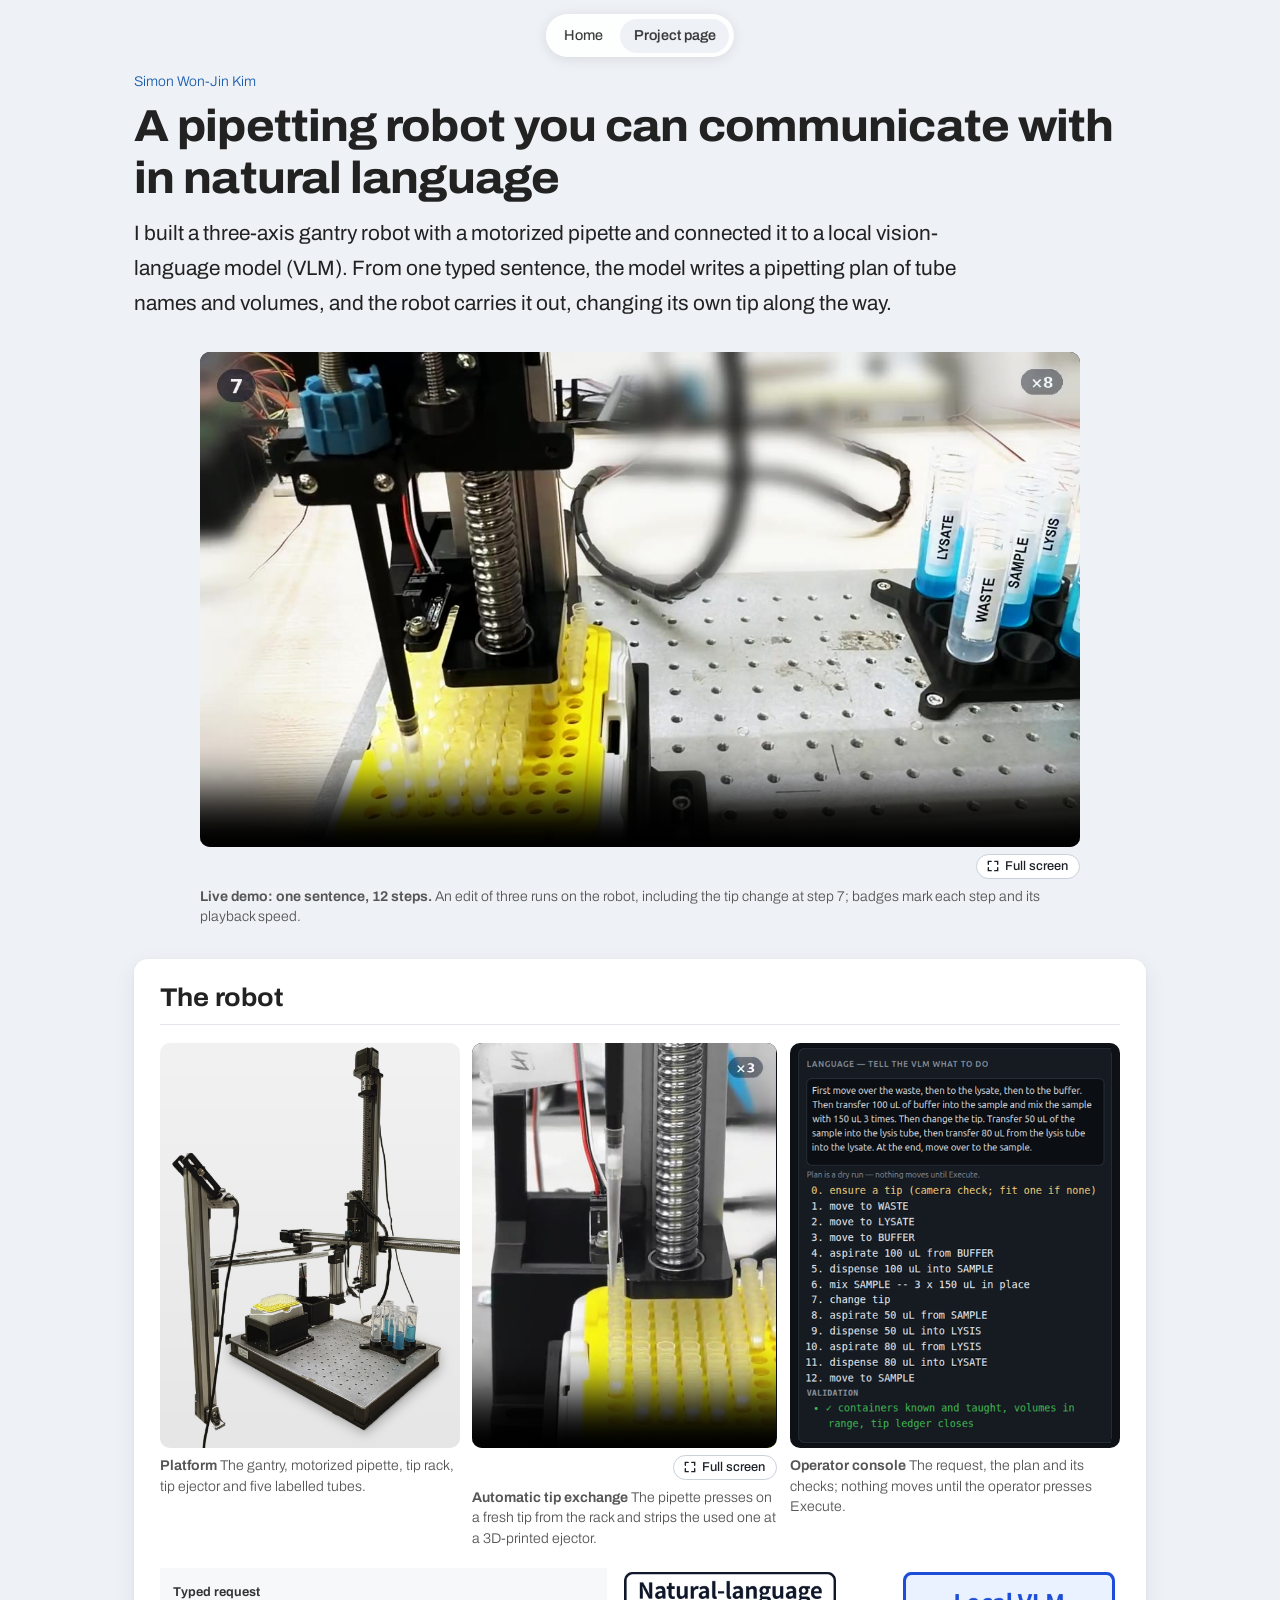
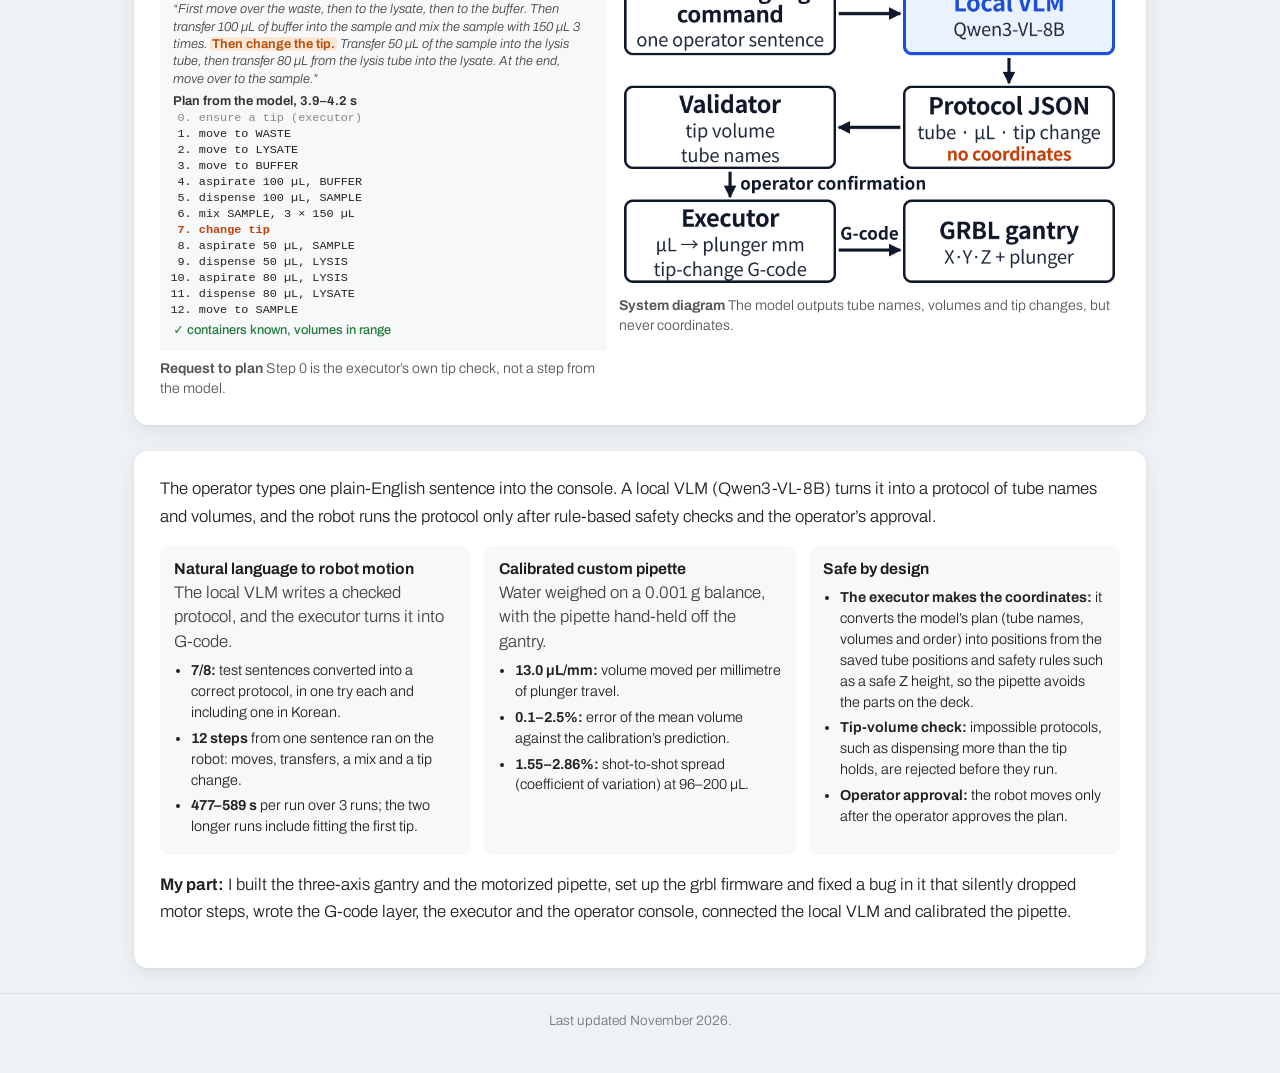
==== commit 2cfc2f6d: "site-v28: new pipetting robot title; 7/8 as on the report slide Co-Authored-By: Claude Opus 5.5 <nor" ====
--- a/pipette/index.html
+++ b/pipette/index.html
@@ -3,7 +3,7 @@
 <head>
 <meta charset="utf-8">
 <meta name="viewport" content="width=device-width, initial-scale=1">
-<title>A Pipetting Robot You Can Talk To</title>
+<title>A pipetting robot you can communicate with in natural language</title>
 <meta name="description" content="Simon Won-Jin Kim: a three-axis gantry robot with a motorized pipette that turns one typed sentence into a checked pipetting protocol, using a local vision-language model.">
 <link rel="preconnect" href="https://fonts.googleapis.com">
 <link rel="preconnect" href="https://fonts.gstatic.com" crossorigin>
@@ -20,7 +20,7 @@
 <header class="vhero">
   <div class="wrap">
     <p class="meta crumb"><a href="../">Simon Won-Jin Kim</a></p>
-    <h1>A Pipetting Robot You Can Talk To</h1>
+    <h1>A pipetting robot you can communicate with in natural language</h1>
     <p class="lede">I built a three-axis gantry robot with a motorized pipette and connected it to a local vision-language model (VLM). From one typed sentence, the model writes a pipetting plan of tube names and volumes, and the robot carries it out, changing its own tip along the way.</p>
     <div class="built">
       <figure style="flex-grow:0;flex-basis:880px;margin:0 auto"><video autoplay controls muted loop playsinline preload="metadata" poster="../media/pipette/demo-12step-v26.jpg" width="1280" height="720" aria-label="The gantry carries the pipette between five labelled tubes, aspirating, dispensing and mixing; at step 7 it ejects the used tip and picks a fresh one from the yellow tip rack."><source src="../media/pipette/demo-12step-v26.mp4" type="video/mp4"></video><figcaption><b>Live demo: one sentence, 12 steps.</b> An edit of three runs on the robot, including the tip change at step 7; badges mark each step and its playback speed.</figcaption></figure>
@@ -58,7 +58,7 @@
     <div>
       <p class="pf-lead"><b>Natural language to robot motion</b> The local VLM writes a checked protocol, and the executor turns it into G-code.</p>
       <ul>
-        <li><b>6 of 8</b> test sentences became the correct protocol in one try each, including one in Korean. Rule-based checks now stop the other two before the robot moves.</li>
+        <li><b>7/8:</b> test sentences converted into a correct protocol, in one try each and including one in Korean.</li>
         <li><b>12 steps</b> from one sentence ran on the robot: moves, transfers, a mix and a tip change.</li>
         <li><b>477&ndash;589 s</b> per run over 3 runs; the two longer runs include fitting the first tip.</li>
       </ul>
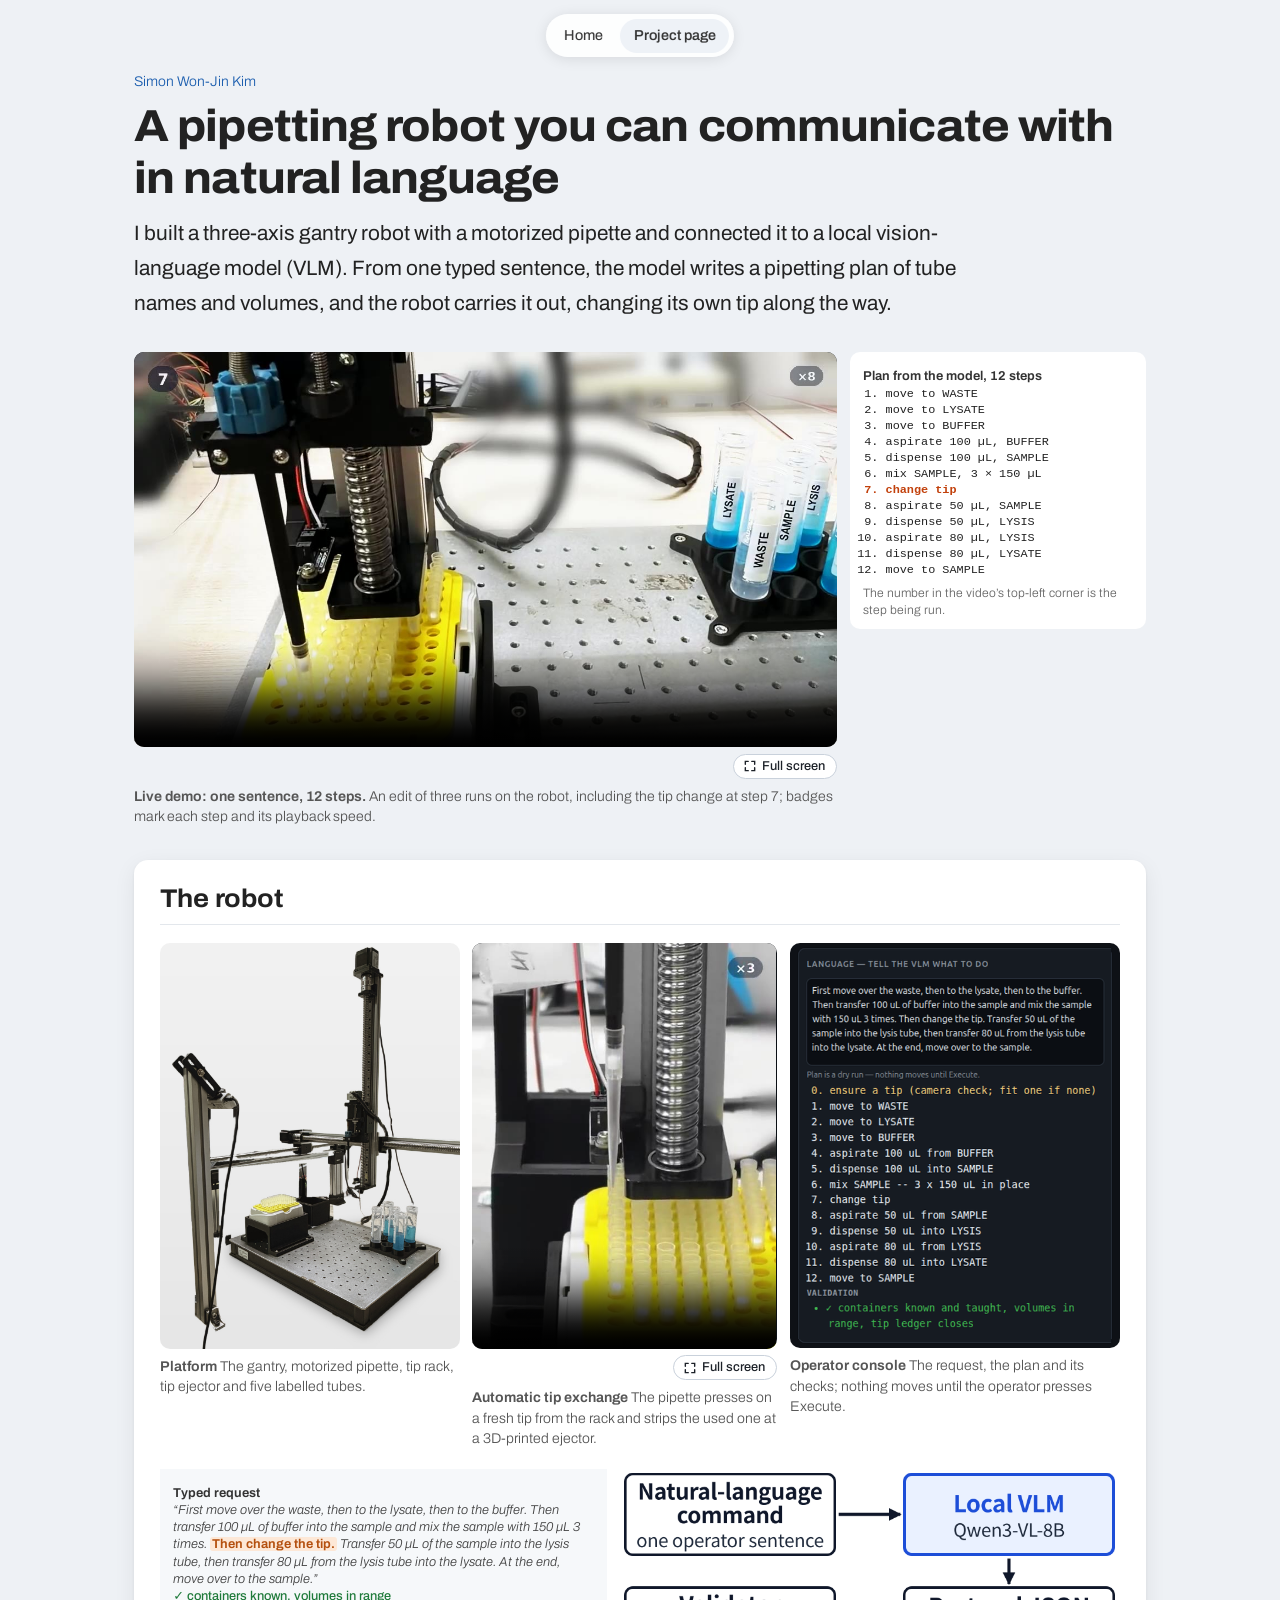
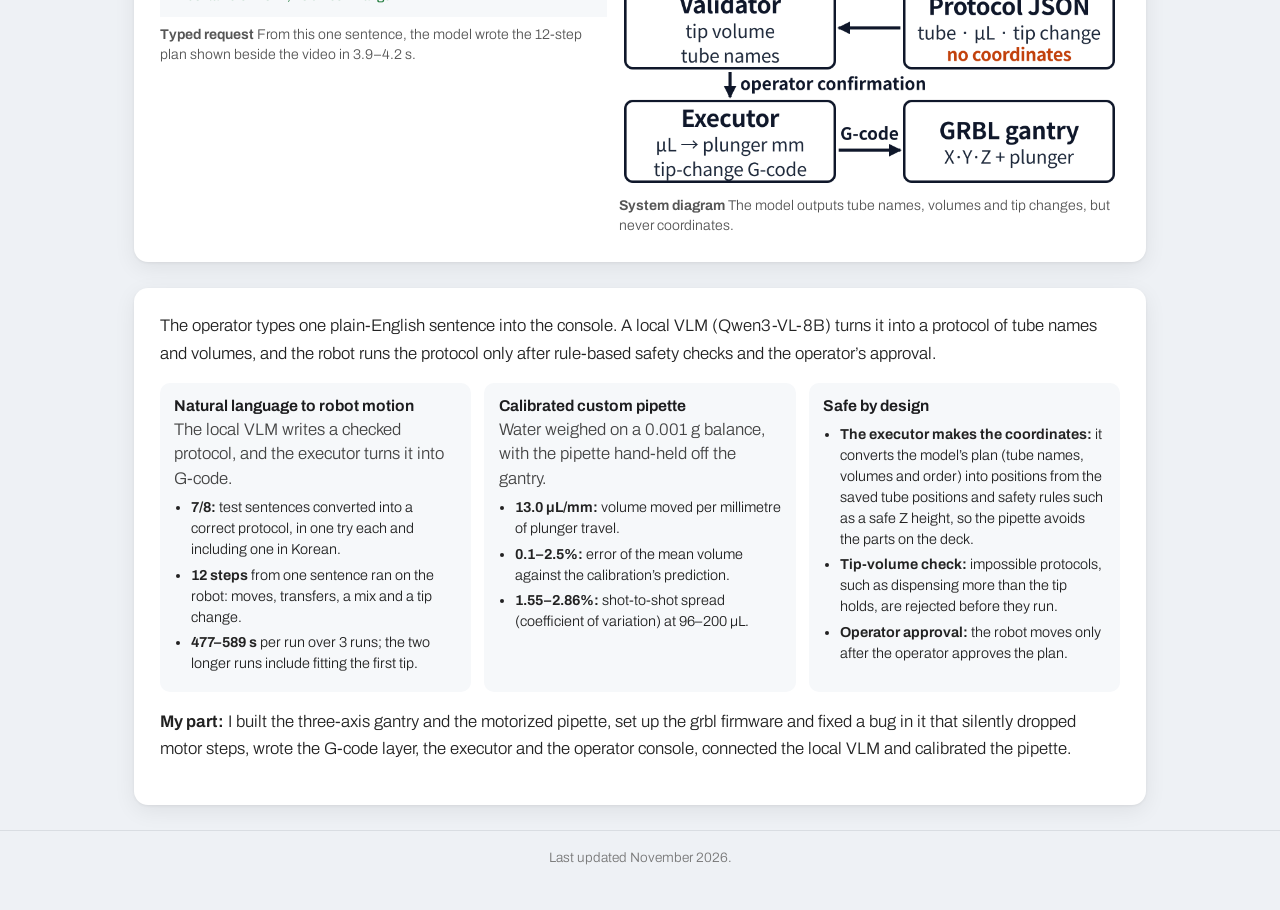
==== commit 680c56a6: "site-v29: the 12-step plan beside the pipetting demo video On the home page and the pipetting projec" ====
--- a/pipette/index.html
+++ b/pipette/index.html
@@ -23,7 +23,8 @@
     <h1>A pipetting robot you can communicate with in natural language</h1>
     <p class="lede">I built a three-axis gantry robot with a motorized pipette and connected it to a local vision-language model (VLM). From one typed sentence, the model writes a pipetting plan of tube names and volumes, and the robot carries it out, changing its own tip along the way.</p>
     <div class="built">
-      <figure style="flex-grow:0;flex-basis:880px;margin:0 auto"><video autoplay controls muted loop playsinline preload="metadata" poster="../media/pipette/demo-12step-v26.jpg" width="1280" height="720" aria-label="The gantry carries the pipette between five labelled tubes, aspirating, dispensing and mixing; at step 7 it ejects the used tip and picks a fresh one from the yellow tip rack."><source src="../media/pipette/demo-12step-v26.mp4" type="video/mp4"></video><figcaption><b>Live demo: one sentence, 12 steps.</b> An edit of three runs on the robot, including the tip change at step 7; badges mark each step and its playback speed.</figcaption></figure>
+      <figure style="flex-grow:1.778"><video autoplay controls muted loop playsinline preload="metadata" poster="../media/pipette/demo-12step-v26.jpg" width="1280" height="720" aria-label="The gantry carries the pipette between five labelled tubes, aspirating, dispensing and mixing; at step 7 it ejects the used tip and picks a fresh one from the yellow tip rack."><source src="../media/pipette/demo-12step-v26.mp4" type="video/mp4"></video><figcaption><b>Live demo: one sentence, 12 steps.</b> An edit of three runs on the robot, including the tip change at step 7; badges mark each step and its playback speed.</figcaption></figure>
+      <figure style="flex-grow:.75"><div class="plan plain" role="img" aria-label="The 12-step plan the model wrote from one typed sentence; the number in the top-left corner of the video is the step being run."><p class="plan-h">Plan from the model, 12 steps</p><ol class="plan-steps"><li>move to WASTE</li><li>move to LYSATE</li><li>move to BUFFER</li><li>aspirate 100 &micro;L, BUFFER</li><li>dispense 100 &micro;L, SAMPLE</li><li>mix SAMPLE, 3 &times; 150 &micro;L</li><li class="hl">change tip</li><li>aspirate 50 &micro;L, SAMPLE</li><li>dispense 50 &micro;L, LYSIS</li><li>aspirate 80 &micro;L, LYSIS</li><li>dispense 80 &micro;L, LYSATE</li><li>move to SAMPLE</li></ol><p class="plan-note">The number in the video&rsquo;s top-left corner is the step being run.</p></div></figure>
     </div>
   </div>
 </header>
@@ -39,14 +40,12 @@
   </div>
   <div class="built">
     <figure style="flex-grow:1.4">
-      <div class="plan" role="img" aria-label="The sentence the operator typed and the 12-step plan the model wrote from it, with the tip change at step 7.">
+      <div class="plan" role="img" aria-label="The sentence the operator typed, with the phrase that asked for the tip change highlighted.">
         <p class="plan-h">Typed request</p>
         <p class="plan-q">&ldquo;First move over the waste, then to the lysate, then to the buffer. Then transfer 100 &micro;L of buffer into the sample and mix the sample with 150 &micro;L 3 times. <mark>Then change the tip.</mark> Transfer 50 &micro;L of the sample into the lysis tube, then transfer 80 &micro;L from the lysis tube into the lysate. At the end, move over to the sample.&rdquo;</p>
-        <p class="plan-h">Plan from the model, 3.9&ndash;4.2 s</p>
-        <ol class="plan-steps two" start="0"><li class="ex">ensure a tip (executor)</li><li>move to WASTE</li><li>move to LYSATE</li><li>move to BUFFER</li><li>aspirate 100 &micro;L, BUFFER</li><li>dispense 100 &micro;L, SAMPLE</li><li>mix SAMPLE, 3 &times; 150 &micro;L</li><li class="hl">change tip</li><li>aspirate 50 &micro;L, SAMPLE</li><li>dispense 50 &micro;L, LYSIS</li><li>aspirate 80 &micro;L, LYSIS</li><li>dispense 80 &micro;L, LYSATE</li><li>move to SAMPLE</li></ol>
         <p class="plan-ok">&check; containers known, volumes in range</p>
       </div>
-      <figcaption><b>Request to plan</b> Step 0 is the executor&rsquo;s own tip check, not a step from the model.</figcaption>
+      <figcaption><b>Typed request</b> From this one sentence, the model wrote the 12-step plan shown beside the video in 3.9&ndash;4.2 s.</figcaption>
     </figure>
     <figure style="flex-grow:1.569"><a href="../media/pipette/diagram-v26.png"><img src="../media/pipette/diagram-v26.png" width="1588" height="1012" loading="lazy" alt="Block diagram: a natural-language command (one operator sentence) goes to the local VLM, Qwen3-VL-8B, which writes a protocol JSON of tubes, microlitres and tip changes with no coordinates. A validator checks tip volume and tube names; after operator confirmation the executor converts microlitres to plunger millimetres and writes tip-change G-code, which drives the GRBL gantry's X, Y, Z and plunger axes."></a><figcaption><b>System diagram</b> The model outputs tube names, volumes and tip changes, but never coordinates.</figcaption></figure>
   </div>
--- a/assets/home.css
+++ b/assets/home.css
@@ -71,6 +71,9 @@
 .plan-steps.two li { break-inside: avoid; }
 .plan-steps .ex { color: #888; }
 .plan-steps .hl { color: #c2410c; font-weight: 700; }
+.plan-note { color: #666; font-size: .76rem; margin-top: .4rem !important; }
+.plan.plain { background: #fff; border-radius: 10px; }
+.tcard:not(:has(figcaption)) .plan { height: 100%; box-sizing: border-box; }
 @media (max-width: 900px) { .pfacts { grid-template-columns: 1fr; } }
 
 .pub { display: grid; grid-template-columns: 220px minmax(0, 1fr); gap: 1.3rem; padding: 1rem; margin-bottom: 1rem; align-items: start; }
